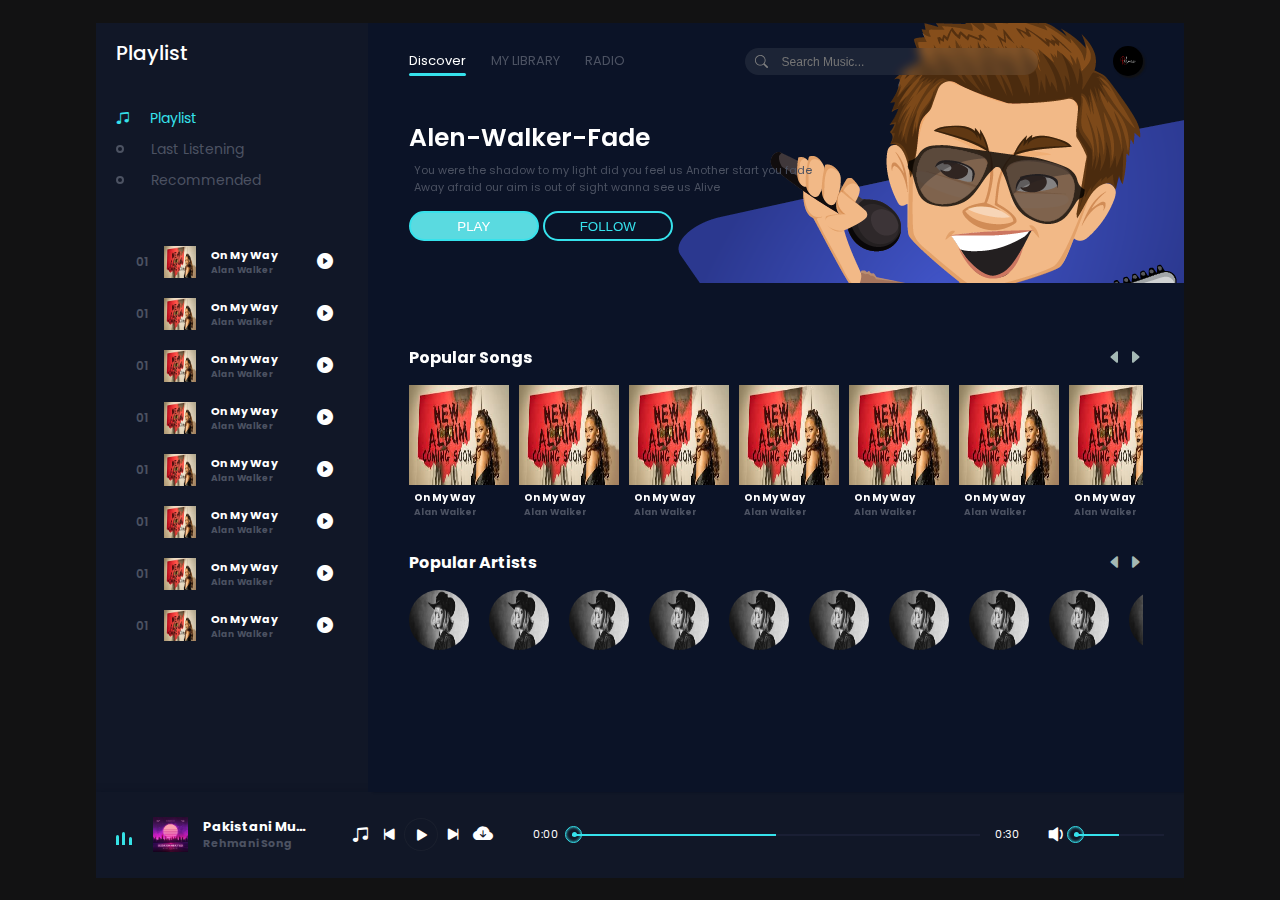
==== index.html @ 04d15bee "Add Project" ====
<!DOCTYPE html>
<html lang="en">
  <head>
    <meta charset="UTF-8" />
    <meta name="viewport" content="width=device-width, initial-scale=1.0" />
    <link rel="stylesheet" href="style.css" />
    <link
      rel="stylesheet"
      href="https://cdn.jsdelivr.net/npm/bootstrap-icons@1.10.5/font/bootstrap-icons.css"
    />
    <title>SPOTIFY CLONE</title>
  </head>
  <body>
    <header>
      <div class="menu_side">
        <h1>Playlist</h1>
        <div class="playlist">
          <h4 class="active">
            <span></span><i class="bi bi-music-note-beamed"></i>Playlist
          </h4>
          <h4>
            <span></span><i class="bi bi-music-note-beamed"></i>Last Listening
          </h4>
          <h4>
            <span></span><i class="bi bi-music-note-beamed"></i>Recommended
          </h4>
        </div>
        <div class="menu_song">
          <li class="songItem">
            <span>01</span>
            <img src="img/1.jpg" alt="1 image" />
            <h5>
              On My Way <br />
              <div class="subtitle">Alan Walker</div>
            </h5>
            <i class="bi playListPlay bi-play-circle-fill" id="1"></i>
          </li>

          <!-- Next Song -->
          <li class="songItem">
            <span>01</span>
            <img src="img/1.jpg" alt="1 image" />
            <h5>
              On My Way <br />
              <div class="subtitle">Alan Walker</div>
            </h5>
            <i class="bi playListPlay bi-play-circle-fill" id="1"></i>
          </li>


          <li class="songItem">
            <span>01</span>
            <img src="img/1.jpg" alt="1 image" />
            <h5>
              On My Way <br />
              <div class="subtitle">Alan Walker</div>
            </h5>
            <i class="bi playListPlay bi-play-circle-fill" id="1"></i>
          </li>


          <li class="songItem">
            <span>01</span>
            <img src="img/1.jpg" alt="1 image" />
            <h5>
              On My Way <br />
              <div class="subtitle">Alan Walker</div>
            </h5>
            <i class="bi playListPlay bi-play-circle-fill" id="1"></i>
          </li>


          <li class="songItem">
            <span>01</span>
            <img src="img/1.jpg" alt="1 image" />
            <h5>
              On My Way <br />
              <div class="subtitle">Alan Walker</div>
            </h5>
            <i class="bi playListPlay bi-play-circle-fill" id="1"></i>
          </li>


          <li class="songItem">
            <span>01</span>
            <img src="img/1.jpg" alt="1 image" />
            <h5>
              On My Way <br />
              <div class="subtitle">Alan Walker</div>
            </h5>
            <i class="bi playListPlay bi-play-circle-fill" id="1"></i>
          </li>

          <li class="songItem">
            <span>01</span>
            <img src="img/1.jpg" alt="1 image" />
            <h5>
              On My Way <br />
              <div class="subtitle">Alan Walker</div>
            </h5>
            <i class="bi playListPlay bi-play-circle-fill" id="1"></i>
          </li>

          <li class="songItem">
            <span>01</span>
            <img src="img/1.jpg" alt="1 image" />
            <h5>
              On My Way <br />
              <div class="subtitle">Alan Walker</div>
            </h5>
            <i class="bi playListPlay bi-play-circle-fill" id="1"></i>
          </li>

          <li class="songItem">
            <span>01</span>
            <img src="img/1.jpg" alt="1 image" />
            <h5>
              On My Way <br />
              <div class="subtitle">Alan Walker</div>
            </h5>
            <i class="bi playListPlay bi-play-circle-fill" id="1"></i>
          </li>

          <li class="songItem">
            <span>01</span>
            <img src="img/1.jpg" alt="1 image" />
            <h5>
              On My Way <br />
              <div class="subtitle">Alan Walker</div>
            </h5>
            <i class="bi playListPlay bi-play-circle-fill" id="1"></i>
          </li>


          <li class="songItem">
            <span>01</span>
            <img src="img/1.jpg" alt="1 image" />
            <h5>
              On My Way <br />
              <div class="subtitle">Alan Walker</div>
            </h5>
            <i class="bi playListPlay bi-play-circle-fill" id="1"></i>
          </li>


          <li class="songItem">
            <span>01</span>
            <img src="img/1.jpg" alt="1 image" />
            <h5>
              On My Way <br />
              <div class="subtitle">Alan Walker</div>
            </h5>
            <i class="bi playListPlay bi-play-circle-fill" id="1"></i>
          </li>

        </div>
      </div>
      
      
      
      <div class="song_side">
        <nav>
          <ul>
            <li>Discover <span></span></li>
            <li>MY LIBRARY</li>
            <li>RADIO</li>
          </ul>
          <div class="search">
            <i class="bi bi-search"></i>
            <input type="text" placeholder="Search Music..." />
          </div>
          <div class="user">
            <img src="img/29.jpg" alt="" />
          </div>
        </nav>
        <div class="content">
          <h1>Alen-Walker-Fade</h1>
          <p>
            You were the shadow to my light did you feel us Another start you
            fade <br />
            Away afraid our aim is out of sight wanna see us Alive
          </p>
          <div class="buttons">
            <button>PLAY</button>
            <button>FOLLOW</button>
          </div>
        </div>

        <div class="popular_song">
          <div class="h4">
            <h4>Popular Songs</h4>
            <div class="btn_s">
              <i class="bi bi-caret-left-fill" id="pop_song_left"></i>
              <i class="bi bi-caret-right-fill" id="pop_song_right"></i>
            </div>
          </div>
          <div class="pop_song">
            <li class="songItem">
              <div class="img_play">
                <img src="img/1.jpg" alt="1 image" />
                <i class="bi playListPlay bi-play-circle-fill" id="1"></i>
              </div>
              <h5>
                On My Way <br />
                <div class="subtitle">Alan Walker</div>
              </h5>
            </li>


            <li class="songItem">
                <div class="img_play">
                  <img src="img/1.jpg" alt="1 image" />
                  <i class="bi playListPlay bi-play-circle-fill" id="1"></i>
                </div>
                <h5>
                  On My Way <br />
                  <div class="subtitle">Alan Walker</div>
                </h5>
              </li>

              
              <li class="songItem">
                <div class="img_play">
                  <img src="img/1.jpg" alt="1 image" />
                  <i class="bi playListPlay bi-play-circle-fill" id="1"></i>
                </div>
                <h5>
                  On My Way <br />
                  <div class="subtitle">Alan Walker</div>
                </h5>
              </li>

              
              <li class="songItem">
                <div class="img_play">
                  <img src="img/1.jpg" alt="1 image" />
                  <i class="bi playListPlay bi-play-circle-fill" id="1"></i>
                </div>
                <h5>
                  On My Way <br />
                  <div class="subtitle">Alan Walker</div>
                </h5>
              </li>

              

              <li class="songItem">
                <div class="img_play">
                  <img src="img/1.jpg" alt="1 image" />
                  <i class="bi playListPlay bi-play-circle-fill" id="1"></i>
                </div>
                <h5>
                  On My Way <br />
                  <div class="subtitle">Alan Walker</div>
                </h5>
              </li>

              

              <li class="songItem">
                <div class="img_play">
                  <img src="img/1.jpg" alt="1 image" />
                  <i class="bi playListPlay bi-play-circle-fill" id="1"></i>
                </div>
                <h5>
                  On My Way <br />
                  <div class="subtitle">Alan Walker</div>
                </h5>
              </li>

              
              <li class="songItem">
                <div class="img_play">
                  <img src="img/1.jpg" alt="1 image" />
                  <i class="bi playListPlay bi-play-circle-fill" id="1"></i>
                </div>
                <h5>
                  On My Way <br />
                  <div class="subtitle">Alan Walker</div>
                </h5>
              </li>

              <li class="songItem">
                <div class="img_play">
                  <img src="img/1.jpg" alt="1 image" />
                  <i class="bi playListPlay bi-play-circle-fill" id="1"></i>
                </div>
                <h5>
                  On My Way <br />
                  <div class="subtitle">Alan Walker</div>
                </h5>
              </li>

              
              <li class="songItem">
                <div class="img_play">
                  <img src="img/1.jpg" alt="1 image" />
                  <i class="bi playListPlay bi-play-circle-fill" id="1"></i>
                </div>
                <h5>
                  On My Way <br />
                  <div class="subtitle">Alan Walker</div>
                </h5>
              </li>

              
              <li class="songItem">
                <div class="img_play">
                  <img src="img/1.jpg" alt="1 image" />
                  <i class="bi playListPlay bi-play-circle-fill" id="1"></i>
                </div>
                <h5>
                  On My Way <br />
                  <div class="subtitle">Alan Walker</div>
                </h5>
              </li>

              
              <li class="songItem">
                <div class="img_play">
                  <img src="img/1.jpg" alt="1 image" />
                  <i class="bi playListPlay bi-play-circle-fill" id="1"></i>
                </div>
                <h5>
                  On My Way <br />
                  <div class="subtitle">Alan Walker</div>
                </h5>
              </li>

              
              <li class="songItem">
                <div class="img_play">
                  <img src="img/1.jpg" alt="1 image" />
                  <i class="bi playListPlay bi-play-circle-fill" id="1"></i>
                </div>
                <h5>
                  On My Way <br />
                  <div class="subtitle">Alan Walker</div>
                </h5>
              </li>
  


          </div>
        </div>



        <div class="popular_artists">
            <div class="h4">
                <h4>Popular Artists</h4>
                <div class="btn_s">
                  <i class="bi bi-caret-left-fill" id="pop_art_left"></i>
                  <i class="bi bi-caret-right-fill" id="pop_art_right"></i>
                </div>
                </div>
                <div class="item Artists_bx">
                    <li>
                        <img src="img/10.jpg" alt="">
                    </li>

                    <li>
                        <img src="img/10.jpg" alt="">
                    </li>

                    <li>
                        <img src="img/10.jpg" alt="">
                    </li>

                    <li>
                        <img src="img/10.jpg" alt="">
                    </li>

                    <li>
                        <img src="img/10.jpg" alt="">
                    </li>

                    <li>
                        <img src="img/10.jpg" alt="">
                    </li>

                    <li>
                        <img src="img/10.jpg" alt="">
                    </li>

                    <li>
                        <img src="img/10.jpg" alt="">
                    </li>

                    <li>
                        <img src="img/10.jpg" alt="">
                    </li>

                    <li>
                        <img src="img/10.jpg" alt="">
                    </li>

                    <li>
                        <img src="img/10.jpg" alt="">
                    </li>

                    <li>
                        <img src="img/10.jpg" alt="">
                    </li>


                    <li>
                        <img src="img/10.jpg" alt="">
                    </li>


                    <li>
                        <img src="img/10.jpg" alt="">
                    </li>

                    <li>
                        <img src="img/10.jpg" alt="">
                    </li>

                    <li>
                        <img src="img/10.jpg" alt="">
                    </li>

                    <li>
                        <img src="img/10.jpg" alt="">
                    </li>

                    <li>
                        <img src="img/10.jpg" alt="">
                    </li>




                </div>
        </div>
      </div>

      <div class="master_play">
        <div class="wave">
          <div class="wave1"></div>
          <div class="wave1"></div>
          <div class="wave1"></div>
        </div>
        <img src="img/17.jpg" alt="" id="poster_master_play" />
        <h5 id="title">
          Pakistani Munda
          <div class="subtitle">Rehmani Song</div>
        </h5>
        <div class="icon">
          <i class="bi shuffle bi-music-note-beamed">next</i>
          <i class="bi bi-skip-start-fill"></i>
          <i class="bi bi-play-fill"></i>
          <i class="bi bi-skip-end-fill"></i>
          <i class="bi bi-cloud-arrow-down-fill" id="download_music"></i>
        </div>
        <span id="currentStart">0:00</span>
        <div class="bar">
          <input type="range" id="seek" min="0" max="100" />
          <div class="bar2" id="bar2"></div>
          <div class="dot"></div>
        </div>
        <span id="currentEnd">0:30</span>
        <div class="vol">
          <i class="bi bi-volume-down-fill" id="val_icon"></i>
          <input type="range" min="0" max="100" id="vol" />
          <div class="vol_bar"></div>
          <div class="dot" id="vol_dot"></div>
        </div>
      </div>
    </header>
    <script src="app.js"></script>
  </body>
</html>
---- style.css ----
/** Google Font 'Poppins' */

@import url('https://fonts.googleapis.com/css2?family=Poppins:ital,wght@0,100;0,200;0,300;0,400;0,500;0,600;0,700;0,800;0,900;1,100;1,200;1,300;1,400;1,500;1,600;1,700;1,800;1,900&display=swap');


* {
    padding: 0;
    margin: 0;
    box-sizing: border-box;
}

body {
    font-family: "Poppins", sans-serif;
    width: 100%;
    height: 100vh;
    background: #121213;
    display: grid;
    place-items: center;
}

header {
    position: relative;
    width: 85%;
    height: 95%;
    /* border: 1px solid #fff; */
    display: flex;
    flex-wrap: wrap;
    overflow: hidden;
}

header .menu_side,
.song_side {
    width: 25%;
    height: 90%;
    /* border: 1px solid #fff; */
    background: #111727;
    box-shadow: 5px 0px 2px #090f1f;
    color: #fff;
}

header .song_side {
    width: 75%;
    background: #0b1327;
}

header .master_play {
    width: 100%;
    height: 10%;
    /* border: 1px solid #fff; */
    background: #111727;
    box-shadow: 0px 3px 8px #090f1f;
}

header .menu_side h1 {
    font-size: 20px;
    margin: 15px 0px 0px 20px;
    font-weight: 500;
}

header .menu_side .playlist {
    margin: 40px 0px 0px 20px;
}

header .menu_side .playlist h4 {
    font-size: 14px;
    font-weight: 400;
    padding-bottom: 10px;
    color: #4c5262;
    cursor: pointer;
    display: flex;
    align-items: center;
    transition: .3s linear;
}


header .menu_side .playlist h4:hover {
    color: #fff;
}

header .menu_side .playlist h4 span {
    position: relative;
    margin-right: 35px;
}

header .menu_side .playlist h4 span::before {
    content: '';
    position: absolute;
    width: 4px;
    height: 4px;
    border: 2px solid #4c5262;
    border-radius: 50%;
    top: -4px;
    transition: .3s linear;
}

header .menu_side .playlist h4:hover span::before {
    border: 2px solid #fff;
}


header .menu_side .playlist h4 .bi {
    display: none;
}

header .menu_side .playlist .active {
    color: #36e2ec;
}

header .menu_side .playlist .active span {
    display: none;
}

header .menu_side .playlist .active .bi {
    display: flex;
    margin-right: 20px;
}

header .menu_side .menu_song {
    width: 100%;
    height: 420px;
    /* border: 1px solid #fff; */
    margin-top: 20px;
    padding: 20px;
    overflow: auto;
}

header .menu_side .menu_song::-webkit-scrollbar {
    display: none;
}


header .menu_side .menu_song li {
    list-style-type: none;
    position: relative;
    padding: 5px 0px 5px 20px;
    display: flex;
    align-items: center;
    margin-bottom: 10px;
    cursor: pointer;
    transition: .3s linear;
}

header .menu_side .menu_song li:hover {
    background: rgb(105, 105, 105, .1);
}

header .menu_side .menu_song li span {
    font-size: 12px;
    font-weight: 600;
    color: #4c5262;
}

header .menu_side .menu_song li img {
    width: 32px;
    height: 32px;
    margin-left: 15px;
}

header .menu_side .menu_song li h5 {
    font-size: 11px;
    margin-left: 15px;
    width: 120px;
    /* border: 1px solid #fff; */
    overflow: hidden;
    text-overflow: ellipsis;
    white-space: nowrap;
}

header .menu_side .menu_song li .subtitle {
    font-size: 9px;
    color: #4c5262;
}

header .menu_side .menu_song li .bi {
    position: absolute;
    right: 15px;
}

header .master_play {
    display: flex;
    align-items: center;
    padding: 0px 20px;
}

header .master_play .wave {
    width: 30px;
    height: 30px;
    /* border: 1px solid #fff; */
    padding-bottom: 5px;
    display: flex;
    align-items: flex-end;
    margin-right: 10px;
}

header .master_play .wave .wave1 {
    width: 3px;
    height: 10px;
    background: #36e2e6;
    margin-right: 3px;
    border-radius: 10px 10px 0px 0px;
    /* animation: wave .3s linear infinite; */
}

header .master_play .wave .wave1:nth-child(2) {
    height: 13px;
    margin-right: 3.5px;
    animation-delay: .4s;
}

header .master_play .wave .wave1:nth-child(3) {
    height: 8px;
    animation-delay: .8s;
}


/* javaScript Classes */
header .master_play .active1 .wave1 {
    animation: wave .5s linear infinite;
}

header .master_play .active1 .wave1:nth-child(2) {
    animation-delay: .4s;
}

header .master_play .active1 .wave1:nth-child(3) {
    animation-delay: .8s;
}




@keyframes wave {
    0% {
        height: 10px;
    }

    50% {
        height: 15px;
    }

    100% {
        height: 10px;
    }

}


header .master_play img {
    width: 35px;
    height: 35px;
}


header .master_play h5 {
    width: 120px;
    /* border: 1px solid #fff; */
    margin-left: 15px;
    color: #fff;
    line-height: 17px;
    overflow: hidden;
    text-overflow: ellipsis;
    white-space: nowrap;
    font-size: 13px;
}

header .master_play h5 .subtitle {
    font-size: 11px;
    color: #4c5262;
    width: 100%;
    overflow: hidden;
    text-overflow: ellipsis;
    white-space: nowrap;
}


header .master_play .icon {
    font-size: 20px;
    color: #fff;
    margin: 0px 20px 0px 40px;
    outline: none;
    display: flex;
    align-items: center;

}


header .master_play .icon .bi {
    cursor: pointer;
    outline: none;
}

header .master_play .icon .shuffle {
    font-size: 17px;
    margin-right: 10px;
    width: 17.5px;
    overflow: hidden;
    display: flex;
    align-items: center;
}

header .master_play .icon #download_music {
    font-size: 20px;
    margin-left: 10px;
}

header .master_play .icon .bi:nth-child(3) {
    border: 1px solid rgb(105, 105, 105, .1);
    border-radius: 50%;
    padding: 1px 5px 0px 7px;
    margin: 0px 5px;
}

header .master_play span {
    color: #fff;
    width: 32px;
    /* border: 1px solid #fff; */
    font-size: 11px;
    font-weight: 400;
}

header .master_play #currentStart {
    margin: 0px 0px 0px 20px;
}

header .master_play .bar {
    position: relative;
    width: 43%;
    height: 2px;
    background: rgb(105, 105, 170, .1);
    margin: 0px 15px 0px 10px;
}

header .master_play .bar .bar2 {
    position: absolute;
    background: #36e2ec;
    width: 50%;
    height: 100%;
    top: 0;
    transition: 1s linear;
}

header .master_play .bar .dot {
    position: absolute;
    width: 5px;
    height: 5px;
    background: #36e2ec;
    border-radius: 50%;
    left: 0%;
    top: -1.5px;
    transition: 1s linear;
}

header .master_play .bar .dot::before {
    content: '';
    position: absolute;
    width: 15px;
    height: 15px;
    border: 1px solid #36e2ec;
    border-radius: 50%;
    left: -7px;
    top: -5.8px;
    box-shadow: inset 0px 0px 3px #36e2ec;
}

header .master_play .bar input {
    position: absolute;
    width: 100%;
    top: -7px;
    left: 0;
    cursor: pointer;
    z-index: 999999999999999999999999999999999999999999999999999;
    /* transition: 3s linear; */
    opacity: 0;
}

header .master_play .vol {
    position: relative;
    width: 100px;
    height: 2px;
    background: rgb(105, 105, 170, .1);
    margin-left: 50px;
}

header .master_play .vol .bi {
    position: absolute;
    color: #fff;
    font-size: 25px;
    top: -17px;
    left: -30px;
}

header .master_play .vol input {
    position: absolute;
    width: 100%;
    top: -8px;
    left: 0;
    cursor: pointer;
    z-index: 999999999999999999999999999999999;
    opacity: 0;
}

header .master_play .vol .vol_bar {
    position: absolute;
    background: #36e2ec;
    width: 50%;
    height: 100%;
    top: 0;
    transition: 1s linear;
}

header .master_play .vol .dot {
    position: absolute;
    width: 5px;
    height: 5px;
    background: #36e2ec;
    border-radius: 50%;
    left: 0%;
    top: -1.5px;
    transition: 1s linear;
}

header .master_play .vol .dot::before {
    content: '';
    position: absolute;
    width: 15px;
    height: 15px;
    border: 1px solid #36e2ec;
    border-radius: 50%;
    left: -7px;
    top: -5.8px;
    box-shadow: inset 0px 0px 3px #36e2ec;
}

header .song_side {
    z-index: 2;
}

header .song_side::before {
    content: '';
    position: absolute;
    width: 100%;
    height: 300px;
    background: url('bg.png');
    background-repeat: no-repeat;
    margin-left: 300px;
    margin-top: -40px;
    z-index: -1;
}

header .song_side nav {
    width: 90%;
    height: 10%;
    /* border: 1px solid #fff; */
    margin: auto;
    display: flex;
    align-items: center;
    justify-content: space-between;
}

header .song_side nav ul {
    display: flex;
}

header .song_side nav ul li {
    list-style: none;
    position: relative;
    font-size: 13px;
    color: #4c5262;
    margin-right: 25px;
    cursor: pointer;
    transition: .3s linear;
}

header .song_side nav ul li:hover {
    color: #fff;
}

header .song_side nav ul li:nth-child(1) {
    color: #fff;
}

header .song_side nav ul li span {
    position: absolute;
    width: 100%;
    height: 2.5px;
    background: #36e2ec;
    bottom: -5px;
    left: 0;
    border-radius: 20px;
}

header .song_side nav .search {
    position: relative;
    width: 40%;
    padding: 1px 10px;
    border-radius: 20px;
    /* border: 1px solid #fff; */
    color: grey;
}

header .song_side nav .search::before {
    content: '';
    position: absolute;
    width: 100%;
    height: 100%;
    background: rgb(184, 184, 184, .1);
    border-radius: 20px;
    backdrop-filter: blur(5px);
    z-index: -1;
}

header .song_side nav .search .bi {
    font-size: 13px;
    padding: 3px 0px 0px 10px;
}

header .song_side nav .search input {
    background: none;
    border: none;
    outline: none;
    padding: 0px 10px;
    color: #fff;
    font-size: 12px;
}

header .song_side nav .user {
    position: relative;
    width: 30px;
    height: 30px;
    /* border: 1px solid #fff; */
    border-radius: 50%;
}

header .song_side nav img {
    width: 100%;
    height: 100%;
    border-radius: 50%;
    box-shadow: 2px 2px 2px #121213;
}

header .song_side .content {
    width: 90%;
    height: 30%;
    /* border: 1px solid #fff; */
    margin: auto;
    padding-top: 20px;
    /* color: #fff; */
}

header .song_side .content h1 {
    font-size: 25px;
    font-weight: 600;
}

header .song_side .content p {
    font-size: 11px;
    font-weight: 400;
    color: #4c5262;
    margin: 5px;
}

header .song_side .content .buttons {
    margin-top: 15px;
}

header .song_side .content .buttons button {
    width: 130px;
    height: 30px;
    border: 2px solid #36e2ec;
    outline: none;
    border-radius: 20px;
    background: #5adae0;
    color: #fff;
    cursor: pointer;
    transition: .3s linear;
}

header .song_side .content .buttons button:hover {
    background: none;
    color: #36e2ec;
}

header .song_side .content .buttons button:nth-child(2) {
    background: none;
    color: #36e2ec;
}

header .song_side .content .buttons button:nth-child(2):hover {
    background: #36e2ec;
    color: #fff;
}


header .song_side .popular_song {
    width: 90%;
    height: auto;
    margin: auto;
    margin-top: 15px;
    /* border: 1px solid #fff; */
}

header .song_side .popular_song .h4 {
    display: flex;
    align-items: center;
    justify-content: space-between;
}

header .song_side .popular_song .h4 .bi {
    color: #a4b8b4;
    cursor: pointer;
    transition: .3s linear;
}

header .song_side .popular_song .h4 .bi:hover {
    color: #fff;
}

header .song_side .popular_song .pop_song {
    width: 100%;
    height: 150px;
    margin-top: 15px;
    display: flex;
    /* border: 1px solid #fff; */
    overflow: auto;
    scroll-behavior: smooth;
}

header .song_side .popular_song .pop_song::-webkit-scrollbar {
    display: none;
}

header .song_side .popular_song .pop_song li {
    min-width: 100px;
    height: 140px;
    list-style-type: none;
    margin-right: 10px;
    transition: .3s linear;
}

header .song_side .popular_song .pop_song li:hover {
    background: rgb(105, 105, 170, .1);
}

header .song_side .popular_song .pop_song li .img_play {
    position: relative;
    width: 100px;
    height: 100px;
    display: flex;
    align-items: center;
    justify-content: center;
}

header .song_side .popular_song .pop_song li .img_play img {
    width: 100%;
    height: 100%;
}

header .song_side .popular_song .pop_song li .img_play .bi {
    position: absolute;
    font-size: 20px;
    cursor: pointer;
    transition: .3s linear;
    opacity: 0;
}

header .song_side .popular_song .pop_song li:hover .img_play .bi {
    opacity: 1;
}

header .song_side .popular_song .pop_song li h5 {
    padding: 5px 0px 0px 5px;
    line-height: 15px;
    font-size: 10px;
    width: 100px;
    overflow: hidden;
    white-space: nowrap;
    text-overflow: ellipsis;
}

header .song_side .popular_song .pop_song li h5 .subtitle {
    font-size: 9px;
    overflow: hidden;
    white-space: nowrap;
    text-overflow: ellipsis;
    color: #4c5262;
}


header .song_side .popular_artists {
    width: 90%;
    height: auto;
    /* border: 1px solid #fff; */
    margin: auto;
    margin-top: 15px;
}


header .song_side .popular_artists .h4 {
    display: flex;
    align-items: center;
    justify-content: space-between;
}

header .song_side .popular_artists .h4 .bi {
    color: #a4b8b4;
    cursor: pointer;
    transition: .3s linear;
}

header .song_side .popular_artists .h4 .bi:hover {
    color: #fff;
}

header .song_side .popular_artists .item {
    width: 100%;
    height: auto;
    margin-top: 15px;
    display: flex;
    overflow: auto;
    scroll-behavior: smooth;
}
header .song_side .popular_artists .item::-webkit-scrollbar {
    display: none;
}



header .song_side .popular_artists .item li{
  list-style-type: none;
  position: relative;
  min-width: 60px;
  height: 60px;
  border-radius: 50%;
  margin-right: 20px;
  cursor: pointer;
}

header .song_side .popular_artists .item li img{
    width: 100%;
    height: 100%;
    border-radius: 50%;
}
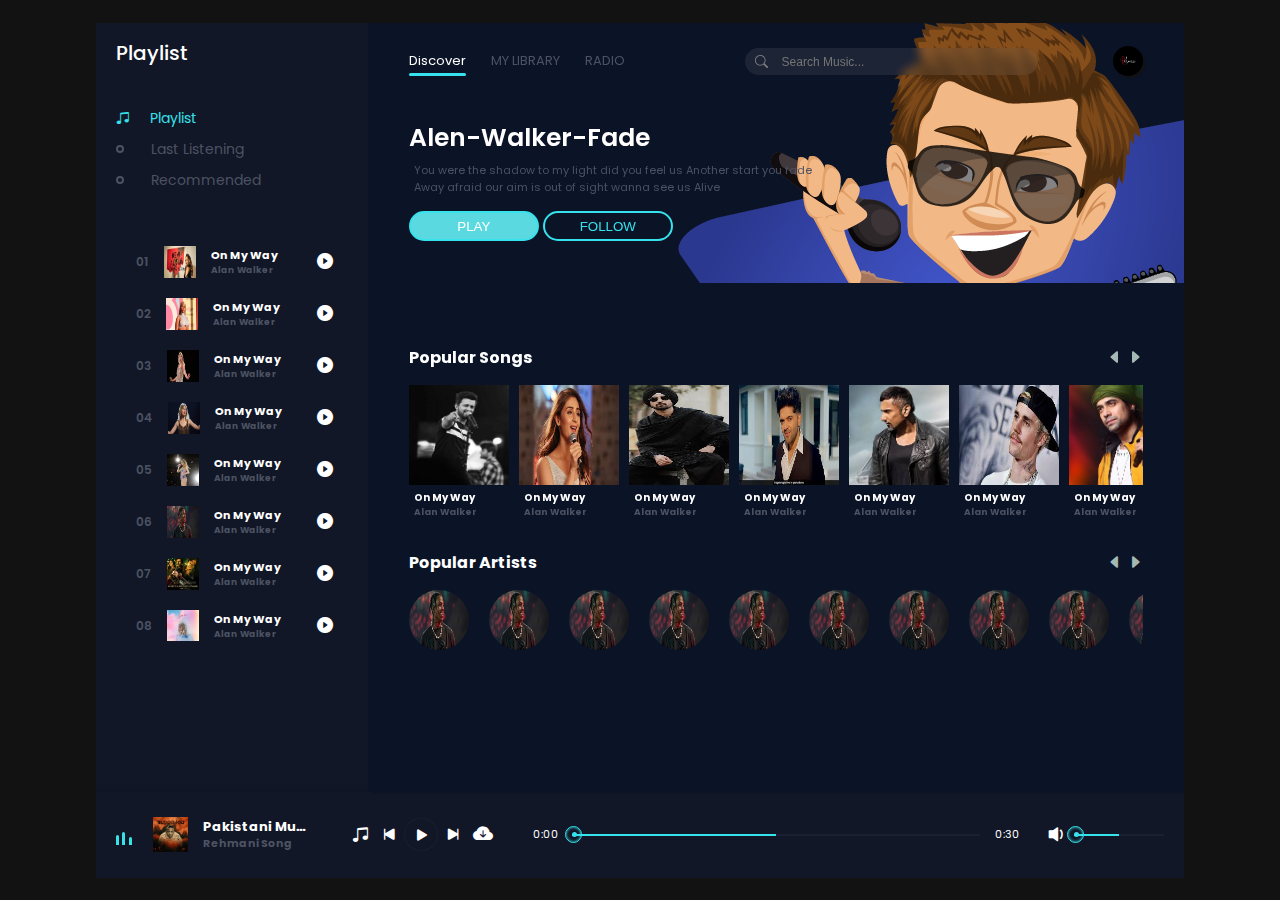
==== commit 42c68c4e: "Add More Functionalities" ====
--- a/index.html
+++ b/index.html
@@ -38,126 +38,197 @@
 
           <!-- Next Song -->
           <li class="songItem">
-            <span>01</span>
-            <img src="img/1.jpg" alt="1 image" />
-            <h5>
-              On My Way <br />
-              <div class="subtitle">Alan Walker</div>
-            </h5>
-            <i class="bi playListPlay bi-play-circle-fill" id="1"></i>
-          </li>
-
-
-          <li class="songItem">
-            <span>01</span>
-            <img src="img/1.jpg" alt="1 image" />
-            <h5>
-              On My Way <br />
-              <div class="subtitle">Alan Walker</div>
-            </h5>
-            <i class="bi playListPlay bi-play-circle-fill" id="1"></i>
-          </li>
-
-
-          <li class="songItem">
-            <span>01</span>
-            <img src="img/1.jpg" alt="1 image" />
-            <h5>
-              On My Way <br />
-              <div class="subtitle">Alan Walker</div>
-            </h5>
-            <i class="bi playListPlay bi-play-circle-fill" id="1"></i>
-          </li>
-
-
-          <li class="songItem">
-            <span>01</span>
-            <img src="img/1.jpg" alt="1 image" />
-            <h5>
-              On My Way <br />
-              <div class="subtitle">Alan Walker</div>
-            </h5>
-            <i class="bi playListPlay bi-play-circle-fill" id="1"></i>
-          </li>
-
-
-          <li class="songItem">
-            <span>01</span>
-            <img src="img/1.jpg" alt="1 image" />
-            <h5>
-              On My Way <br />
-              <div class="subtitle">Alan Walker</div>
-            </h5>
-            <i class="bi playListPlay bi-play-circle-fill" id="1"></i>
-          </li>
-
-          <li class="songItem">
-            <span>01</span>
-            <img src="img/1.jpg" alt="1 image" />
-            <h5>
-              On My Way <br />
-              <div class="subtitle">Alan Walker</div>
-            </h5>
-            <i class="bi playListPlay bi-play-circle-fill" id="1"></i>
-          </li>
-
-          <li class="songItem">
-            <span>01</span>
-            <img src="img/1.jpg" alt="1 image" />
-            <h5>
-              On My Way <br />
-              <div class="subtitle">Alan Walker</div>
-            </h5>
-            <i class="bi playListPlay bi-play-circle-fill" id="1"></i>
-          </li>
-
-          <li class="songItem">
-            <span>01</span>
-            <img src="img/1.jpg" alt="1 image" />
-            <h5>
-              On My Way <br />
-              <div class="subtitle">Alan Walker</div>
-            </h5>
-            <i class="bi playListPlay bi-play-circle-fill" id="1"></i>
-          </li>
-
-          <li class="songItem">
-            <span>01</span>
-            <img src="img/1.jpg" alt="1 image" />
-            <h5>
-              On My Way <br />
-              <div class="subtitle">Alan Walker</div>
-            </h5>
-            <i class="bi playListPlay bi-play-circle-fill" id="1"></i>
-          </li>
-
-
-          <li class="songItem">
-            <span>01</span>
-            <img src="img/1.jpg" alt="1 image" />
-            <h5>
-              On My Way <br />
-              <div class="subtitle">Alan Walker</div>
-            </h5>
-            <i class="bi playListPlay bi-play-circle-fill" id="1"></i>
-          </li>
-
-
-          <li class="songItem">
-            <span>01</span>
-            <img src="img/1.jpg" alt="1 image" />
-            <h5>
-              On My Way <br />
-              <div class="subtitle">Alan Walker</div>
-            </h5>
-            <i class="bi playListPlay bi-play-circle-fill" id="1"></i>
-          </li>
-
+            <span>02</span>
+            <img src="img/1.jpg" alt="2 image" />
+            <h5>
+              On My Way <br />
+              <div class="subtitle">Alan Walker</div>
+            </h5>
+            <i class="bi playListPlay bi-play-circle-fill" id="2"></i>
+          </li>
+
+          <li class="songItem">
+            <span>03</span>
+            <img src="img/1.jpg" alt="3 image" />
+            <h5>
+              On My Way <br />
+              <div class="subtitle">Alan Walker</div>
+            </h5>
+            <i class="bi playListPlay bi-play-circle-fill" id="3"></i>
+          </li>
+
+          <li class="songItem">
+            <span>04</span>
+            <img src="img/1.jpg" alt="4 image" />
+            <h5>
+              On My Way <br />
+              <div class="subtitle">Alan Walker</div>
+            </h5>
+            <i class="bi playListPlay bi-play-circle-fill" id="4"></i>
+          </li>
+
+          <li class="songItem">
+            <span>05</span>
+            <img src="img/1.jpg" alt="5 image" />
+            <h5>
+              On My Way <br />
+              <div class="subtitle">Alan Walker</div>
+            </h5>
+            <i class="bi playListPlay bi-play-circle-fill" id="5"></i>
+          </li>
+
+          <li class="songItem">
+            <span>06</span>
+            <img src="img/1.jpg" alt="6 image" />
+            <h5>
+              On My Way <br />
+              <div class="subtitle">Alan Walker</div>
+            </h5>
+            <i class="bi playListPlay bi-play-circle-fill" id="6"></i>
+          </li>
+
+          <li class="songItem">
+            <span>07</span>
+            <img src="img/1.jpg" alt="7 image" />
+            <h5>
+              On My Way <br />
+              <div class="subtitle">Alan Walker</div>
+            </h5>
+            <i class="bi playListPlay bi-play-circle-fill" id="7"></i>
+          </li>
+
+          <li class="songItem">
+            <span>08</span>
+            <img src="img/1.jpg" alt="8 image" />
+            <h5>
+              On My Way <br />
+              <div class="subtitle">Alan Walker</div>
+            </h5>
+            <i class="bi playListPlay bi-play-circle-fill" id="8"></i>
+          </li>
+
+          <li class="songItem">
+            <span>09</span>
+            <img src="img/1.jpg" alt="9 image" />
+            <h5>
+              On My Way <br />
+              <div class="subtitle">Alan Walker</div>
+            </h5>
+            <i class="bi playListPlay bi-play-circle-fill" id="9"></i>
+          </li>
+
+          <li class="songItem">
+            <span>10</span>
+            <img src="img/1.jpg" alt="10 image" />
+            <h5>
+              On My Way <br />
+              <div class="subtitle">Alan Walker</div>
+            </h5>
+            <i class="bi playListPlay bi-play-circle-fill" id="10"></i>
+          </li>
+
+          <li class="songItem">
+            <span>11</span>
+            <img src="img/1.jpg" alt="11 image" />
+            <h5>
+              On My Way <br />
+              <div class="subtitle">Alan Walker</div>
+            </h5>
+            <i class="bi playListPlay bi-play-circle-fill" id="11"></i>
+          </li>
+
+          <li class="songItem">
+            <span>12</span>
+            <img src="img/1.jpg" alt="12 image" />
+            <h5>
+              On My Way <br />
+              <div class="subtitle">Alan Walker</div>
+            </h5>
+            <i class="bi playListPlay bi-play-circle-fill" id="12"></i>
+          </li>
+
+          <li class="songItem">
+            <span>13</span>
+            <img src="img/13.jpg" alt="12 image" />
+            <h5>
+              On My Way <br />
+              <div class="subtitle">Alan Walker</div>
+            </h5>
+            <i class="bi playListPlay bi-play-circle-fill" id="13"></i>
+          </li>
+
+          <li class="songItem">
+            <span>14</span>
+            <img src="img/1.jpg" alt="14 image" />
+            <h5>
+              On My Way <br />
+              <div class="subtitle">Alan Walker</div>
+            </h5>
+            <i class="bi playListPlay bi-play-circle-fill" id="14"></i>
+          </li>
+
+          <li class="songItem">
+            <span>15</span>
+            <img src="img/1.jpg" alt="15 image" />
+            <h5>
+              On My Way <br />
+              <div class="subtitle">Alan Walker</div>
+            </h5>
+            <i class="bi playListPlay bi-play-circle-fill" id="15"></i>
+          </li>
+
+          <li class="songItem">
+            <span>16</span>
+            <img src="img/1.jpg" alt="16 image" />
+            <h5>
+              On My Way <br />
+              <div class="subtitle">Alan Walker</div>
+            </h5>
+            <i class="bi playListPlay bi-play-circle-fill" id="16"></i>
+          </li>
+
+          <li class="songItem">
+            <span>17</span>
+            <img src="img/1.jpg" alt="17 image" />
+            <h5>
+              On My Way <br />
+              <div class="subtitle">Alan Walker</div>
+            </h5>
+            <i class="bi playListPlay bi-play-circle-fill" id="17"></i>
+          </li>
+
+          <li class="songItem">
+            <span>18</span>
+            <img src="img/1.jpg" alt="18 image" />
+            <h5>
+              On My Way <br />
+              <div class="subtitle">Alan Walker</div>
+            </h5>
+            <i class="bi playListPlay bi-play-circle-fill" id="18"></i>
+          </li>
+
+          <li class="songItem">
+            <span>19</span>
+            <img src="img/1.jpg" alt="19 image" />
+            <h5>
+              On My Way <br />
+              <div class="subtitle">Alan Walker</div>
+            </h5>
+            <i class="bi playListPlay bi-play-circle-fill" id="19"></i>
+          </li>
+
+          <li class="songItem">
+            <span>20</span>
+            <img src="img/1.jpg" alt="20 image" />
+            <h5>
+              On My Way <br />
+              <div class="subtitle">Alan Walker</div>
+            </h5>
+            <i class="bi playListPlay bi-play-circle-fill" id="20"></i>
+          </li>
         </div>
       </div>
-      
-      
-      
+
       <div class="song_side">
         <nav>
           <ul>
@@ -197,252 +268,207 @@
           <div class="pop_song">
             <li class="songItem">
               <div class="img_play">
-                <img src="img/1.jpg" alt="1 image" />
-                <i class="bi playListPlay bi-play-circle-fill" id="1"></i>
-              </div>
-              <h5>
-                On My Way <br />
-                <div class="subtitle">Alan Walker</div>
-              </h5>
-            </li>
-
-
-            <li class="songItem">
-                <div class="img_play">
-                  <img src="img/1.jpg" alt="1 image" />
-                  <i class="bi playListPlay bi-play-circle-fill" id="1"></i>
-                </div>
-                <h5>
-                  On My Way <br />
-                  <div class="subtitle">Alan Walker</div>
-                </h5>
-              </li>
-
-              
-              <li class="songItem">
-                <div class="img_play">
-                  <img src="img/1.jpg" alt="1 image" />
-                  <i class="bi playListPlay bi-play-circle-fill" id="1"></i>
-                </div>
-                <h5>
-                  On My Way <br />
-                  <div class="subtitle">Alan Walker</div>
-                </h5>
-              </li>
-
-              
-              <li class="songItem">
-                <div class="img_play">
-                  <img src="img/1.jpg" alt="1 image" />
-                  <i class="bi playListPlay bi-play-circle-fill" id="1"></i>
-                </div>
-                <h5>
-                  On My Way <br />
-                  <div class="subtitle">Alan Walker</div>
-                </h5>
-              </li>
-
-              
-
-              <li class="songItem">
-                <div class="img_play">
-                  <img src="img/1.jpg" alt="1 image" />
-                  <i class="bi playListPlay bi-play-circle-fill" id="1"></i>
-                </div>
-                <h5>
-                  On My Way <br />
-                  <div class="subtitle">Alan Walker</div>
-                </h5>
-              </li>
-
-              
-
-              <li class="songItem">
-                <div class="img_play">
-                  <img src="img/1.jpg" alt="1 image" />
-                  <i class="bi playListPlay bi-play-circle-fill" id="1"></i>
-                </div>
-                <h5>
-                  On My Way <br />
-                  <div class="subtitle">Alan Walker</div>
-                </h5>
-              </li>
-
-              
-              <li class="songItem">
-                <div class="img_play">
-                  <img src="img/1.jpg" alt="1 image" />
-                  <i class="bi playListPlay bi-play-circle-fill" id="1"></i>
-                </div>
-                <h5>
-                  On My Way <br />
-                  <div class="subtitle">Alan Walker</div>
-                </h5>
-              </li>
-
-              <li class="songItem">
-                <div class="img_play">
-                  <img src="img/1.jpg" alt="1 image" />
-                  <i class="bi playListPlay bi-play-circle-fill" id="1"></i>
-                </div>
-                <h5>
-                  On My Way <br />
-                  <div class="subtitle">Alan Walker</div>
-                </h5>
-              </li>
-
-              
-              <li class="songItem">
-                <div class="img_play">
-                  <img src="img/1.jpg" alt="1 image" />
-                  <i class="bi playListPlay bi-play-circle-fill" id="1"></i>
-                </div>
-                <h5>
-                  On My Way <br />
-                  <div class="subtitle">Alan Walker</div>
-                </h5>
-              </li>
-
-              
-              <li class="songItem">
-                <div class="img_play">
-                  <img src="img/1.jpg" alt="1 image" />
-                  <i class="bi playListPlay bi-play-circle-fill" id="1"></i>
-                </div>
-                <h5>
-                  On My Way <br />
-                  <div class="subtitle">Alan Walker</div>
-                </h5>
-              </li>
-
-              
-              <li class="songItem">
-                <div class="img_play">
-                  <img src="img/1.jpg" alt="1 image" />
-                  <i class="bi playListPlay bi-play-circle-fill" id="1"></i>
-                </div>
-                <h5>
-                  On My Way <br />
-                  <div class="subtitle">Alan Walker</div>
-                </h5>
-              </li>
-
-              
-              <li class="songItem">
-                <div class="img_play">
-                  <img src="img/1.jpg" alt="1 image" />
-                  <i class="bi playListPlay bi-play-circle-fill" id="1"></i>
-                </div>
-                <h5>
-                  On My Way <br />
-                  <div class="subtitle">Alan Walker</div>
-                </h5>
-              </li>
-  
-
-
-          </div>
-        </div>
-
-
+                <img src="img/1.jpg" alt="21 image" />
+                <i class="bi playListPlay bi-play-circle-fill" id="21"></i>
+              </div>
+              <h5>
+                On My Way <br />
+                <div class="subtitle">Alan Walker</div>
+              </h5>
+            </li>
+
+            <li class="songItem">
+              <div class="img_play">
+                <img src="img/1.jpg" alt="22 image" />
+                <i class="bi playListPlay bi-play-circle-fill" id="22"></i>
+              </div>
+              <h5>
+                On My Way <br />
+                <div class="subtitle">Alan Walker</div>
+              </h5>
+            </li>
+
+            <li class="songItem">
+              <div class="img_play">
+                <img src="img/1.jpg" alt="23 image" />
+                <i class="bi playListPlay bi-play-circle-fill" id="23"></i>
+              </div>
+              <h5>
+                On My Way <br />
+                <div class="subtitle">Alan Walker</div>
+              </h5>
+            </li>
+
+            <li class="songItem">
+              <div class="img_play">
+                <img src="img/1.jpg" alt="24 image" />
+                <i class="bi playListPlay bi-play-circle-fill" id="24"></i>
+              </div>
+              <h5>
+                On My Way <br />
+                <div class="subtitle">Alan Walker</div>
+              </h5>
+            </li>
+
+            <li class="songItem">
+              <div class="img_play">
+                <img src="img/1.jpg" alt="25 image" />
+                <i class="bi playListPlay bi-play-circle-fill" id="25"></i>
+              </div>
+              <h5>
+                On My Way <br />
+                <div class="subtitle">Alan Walker</div>
+              </h5>
+            </li>
+
+            <li class="songItem">
+              <div class="img_play">
+                <img src="img/1.jpg" alt="26 image" />
+                <i class="bi playListPlay bi-play-circle-fill" id="26"></i>
+              </div>
+              <h5>
+                On My Way <br />
+                <div class="subtitle">Alan Walker</div>
+              </h5>
+            </li>
+
+            <li class="songItem">
+              <div class="img_play">
+                <img src="img/1.jpg" alt="27 image" />
+                <i class="bi playListPlay bi-play-circle-fill" id="27"></i>
+              </div>
+              <h5>
+                On My Way <br />
+                <div class="subtitle">Alan Walker</div>
+              </h5>
+            </li>
+
+            <li class="songItem">
+              <div class="img_play">
+                <img src="img/1.jpg" alt="28 image" />
+                <i class="bi playListPlay bi-play-circle-fill" id="28"></i>
+              </div>
+              <h5>
+                On My Way <br />
+                <div class="subtitle">Alan Walker</div>
+              </h5>
+            </li>
+
+            <li class="songItem">
+              <div class="img_play">
+                <img src="img/1.jpg" alt="29 image" />
+                <i class="bi playListPlay bi-play-circle-fill" id="29"></i>
+              </div>
+              <h5>
+                On My Way <br />
+                <div class="subtitle">Alan Walker</div>
+              </h5>
+            </li>
+
+            <li class="songItem">
+              <div class="img_play">
+                <img src="img/1.jpg" alt="30 image" />
+                <i class="bi playListPlay bi-play-circle-fill" id="30"></i>
+              </div>
+              <h5>
+                On My Way <br />
+                <div class="subtitle">Alan Walker</div>
+              </h5>
+            </li>
+          </div>
+        </div>
 
         <div class="popular_artists">
-            <div class="h4">
-                <h4>Popular Artists</h4>
-                <div class="btn_s">
-                  <i class="bi bi-caret-left-fill" id="pop_art_left"></i>
-                  <i class="bi bi-caret-right-fill" id="pop_art_right"></i>
-                </div>
-                </div>
-                <div class="item Artists_bx">
-                    <li>
-                        <img src="img/10.jpg" alt="">
-                    </li>
-
-                    <li>
-                        <img src="img/10.jpg" alt="">
-                    </li>
-
-                    <li>
-                        <img src="img/10.jpg" alt="">
-                    </li>
-
-                    <li>
-                        <img src="img/10.jpg" alt="">
-                    </li>
-
-                    <li>
-                        <img src="img/10.jpg" alt="">
-                    </li>
-
-                    <li>
-                        <img src="img/10.jpg" alt="">
-                    </li>
-
-                    <li>
-                        <img src="img/10.jpg" alt="">
-                    </li>
-
-                    <li>
-                        <img src="img/10.jpg" alt="">
-                    </li>
-
-                    <li>
-                        <img src="img/10.jpg" alt="">
-                    </li>
-
-                    <li>
-                        <img src="img/10.jpg" alt="">
-                    </li>
-
-                    <li>
-                        <img src="img/10.jpg" alt="">
-                    </li>
-
-                    <li>
-                        <img src="img/10.jpg" alt="">
-                    </li>
-
-
-                    <li>
-                        <img src="img/10.jpg" alt="">
-                    </li>
-
-
-                    <li>
-                        <img src="img/10.jpg" alt="">
-                    </li>
-
-                    <li>
-                        <img src="img/10.jpg" alt="">
-                    </li>
-
-                    <li>
-                        <img src="img/10.jpg" alt="">
-                    </li>
-
-                    <li>
-                        <img src="img/10.jpg" alt="">
-                    </li>
-
-                    <li>
-                        <img src="img/10.jpg" alt="">
-                    </li>
-
-
-
-
-                </div>
+          <div class="h4">
+            <h4>Popular Artists</h4>
+            <div class="btn_s">
+              <i class="bi bi-caret-left-fill" id="pop_art_left"></i>
+              <i class="bi bi-caret-right-fill" id="pop_art_right"></i>
+            </div>
+          </div>
+          <div class="item Artists_bx">
+            <li>
+              <img src="img/6.jpg" alt="" />
+            </li>
+
+            <li>
+              <img src="img/6.jpg" alt="" />
+            </li>
+
+            <li>
+              <img src="img/6.jpg" alt="" />
+            </li>
+
+            <li>
+              <img src="img/6.jpg" alt="" />
+            </li>
+
+            <li>
+              <img src="img/6.jpg" alt="" />
+            </li>
+
+            <li>
+              <img src="img/6.jpg" alt="" />
+            </li>
+
+            <li>
+              <img src="img/6.jpg" alt="" />
+            </li>
+
+            <li>
+              <img src="img/6.jpg" alt="" />
+            </li>
+
+            <li>
+              <img src="img/6.jpg" alt="" />
+            </li>
+
+            <li>
+              <img src="img/6.jpg" alt="" />
+            </li>
+
+            <li>
+              <img src="img/6.jpg" alt="" />
+            </li>
+
+            <li>
+              <img src="img/6.jpg" alt="" />
+            </li>
+
+            <li>
+              <img src="img/6.jpg" alt="" />
+            </li>
+
+            <li>
+              <img src="img/6.jpg" alt="" />
+            </li>
+
+            <li>
+              <img src="img/6.jpg" alt="" />
+            </li>
+
+            <li>
+              <img src="img/6.jpg" alt="" />
+            </li>
+
+            <li>
+              <img src="img/6.jpg" alt="" />
+            </li>
+
+            <li>
+              <img src="img/6.jpg" alt="" />
+            </li>
+          </div>
         </div>
       </div>
 
       <div class="master_play">
-        <div class="wave">
+        <div class="wave" id="wave">
           <div class="wave1"></div>
           <div class="wave1"></div>
           <div class="wave1"></div>
         </div>
-        <img src="img/17.jpg" alt="" id="poster_master_play" />
+        <img src="img/9.jpg" alt="" id="poster_master_play" />
         <h5 id="title">
           Pakistani Munda
           <div class="subtitle">Rehmani Song</div>
@@ -450,7 +476,7 @@
         <div class="icon">
           <i class="bi shuffle bi-music-note-beamed">next</i>
           <i class="bi bi-skip-start-fill"></i>
-          <i class="bi bi-play-fill"></i>
+          <i class="bi bi-play-fill" id="masterPlay"></i>
           <i class="bi bi-skip-end-fill"></i>
           <i class="bi bi-cloud-arrow-down-fill" id="download_music"></i>
         </div>
--- a/style.css
+++ b/style.css
@@ -529,6 +529,7 @@
     height: 30px;
     /* border: 1px solid #fff; */
     border-radius: 50%;
+    cursor: pointer;
 }
 
 header .song_side nav img {
@@ -648,6 +649,7 @@
     display: flex;
     align-items: center;
     justify-content: center;
+    cursor: pointer;
 }
 
 header .song_side .popular_song .pop_song li .img_play img {
@@ -719,23 +721,24 @@
     overflow: auto;
     scroll-behavior: smooth;
 }
+
 header .song_side .popular_artists .item::-webkit-scrollbar {
     display: none;
 }
 
 
 
-header .song_side .popular_artists .item li{
-  list-style-type: none;
-  position: relative;
-  min-width: 60px;
-  height: 60px;
-  border-radius: 50%;
-  margin-right: 20px;
-  cursor: pointer;
-}
-
-header .song_side .popular_artists .item li img{
+header .song_side .popular_artists .item li {
+    list-style-type: none;
+    position: relative;
+    min-width: 60px;
+    height: 60px;
+    border-radius: 50%;
+    margin-right: 20px;
+    cursor: pointer;
+}
+
+header .song_side .popular_artists .item li img {
     width: 100%;
     height: 100%;
     border-radius: 50%;
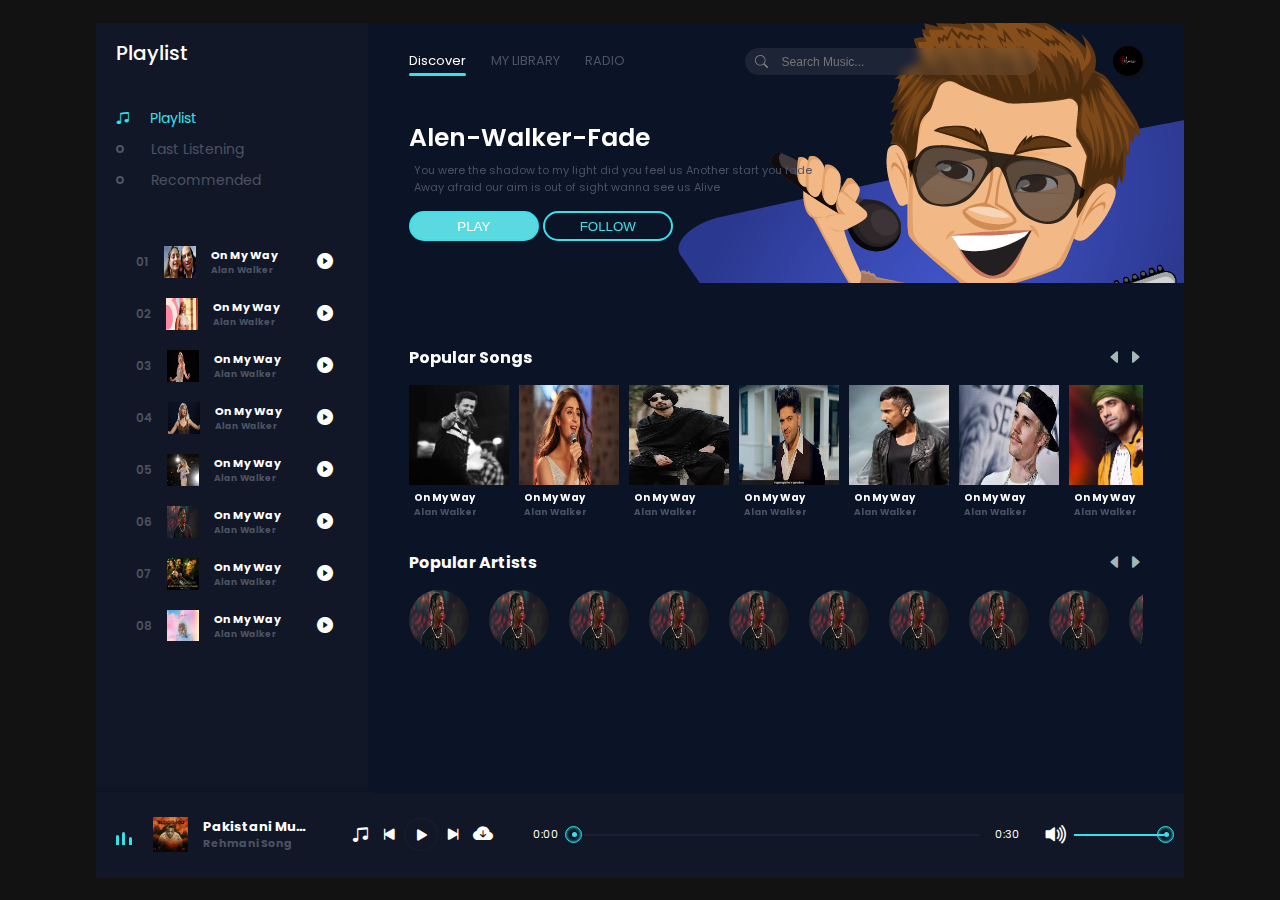
==== commit 5cf7dd30: "Volume Button Functionality Add" ====
--- a/index.html
+++ b/index.html
@@ -488,7 +488,7 @@
         </div>
         <span id="currentEnd">0:30</span>
         <div class="vol">
-          <i class="bi bi-volume-down-fill" id="val_icon"></i>
+          <i class="bi bi-volume-up-fill" id="vol_icon"></i>
           <input type="range" min="0" max="100" id="vol" />
           <div class="vol_bar"></div>
           <div class="dot" id="vol_dot"></div>
--- a/style.css
+++ b/style.css
@@ -333,7 +333,7 @@
 header .master_play .bar .bar2 {
     position: absolute;
     background: #36e2ec;
-    width: 50%;
+    width: 0%;
     height: 100%;
     top: 0;
     transition: 1s linear;
@@ -402,7 +402,7 @@
 header .master_play .vol .vol_bar {
     position: absolute;
     background: #36e2ec;
-    width: 50%;
+    width: 100%;
     height: 100%;
     top: 0;
     transition: 1s linear;
@@ -414,7 +414,7 @@
     height: 5px;
     background: #36e2ec;
     border-radius: 50%;
-    left: 0%;
+    left: 100%;
     top: -1.5px;
     transition: 1s linear;
 }
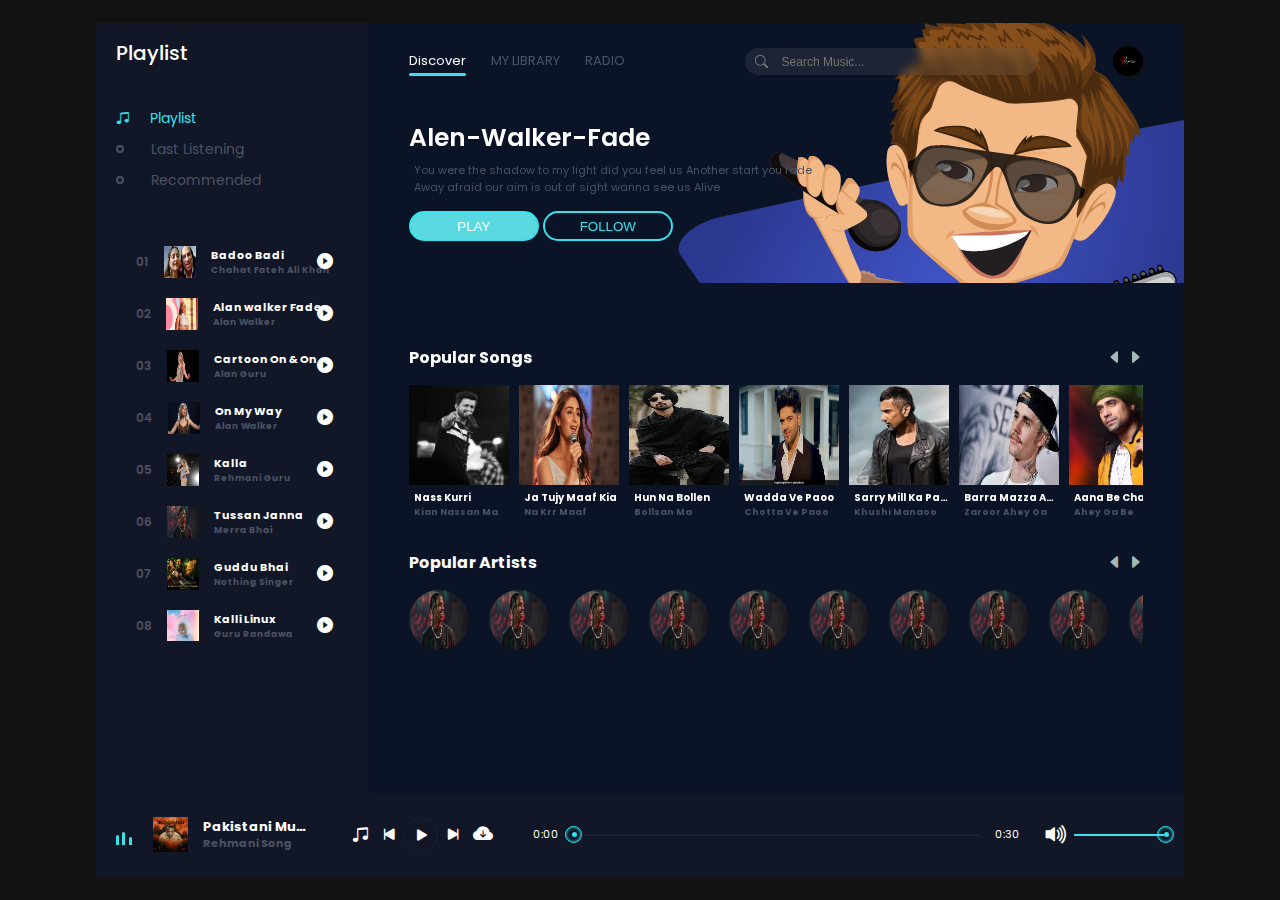
==== commit b1fdf52d: "Add Albums" ====
--- a/index.html
+++ b/index.html
@@ -388,7 +388,7 @@
           </div>
           <div class="item Artists_bx">
             <li>
-              <img src="img/6.jpg" alt="" />
+              <a href="arjit.html"><img src="img/6.jpg" alt="" /></a>
             </li>
 
             <li>
@@ -475,10 +475,10 @@
         </h5>
         <div class="icon">
           <i class="bi shuffle bi-music-note-beamed">next</i>
-          <i class="bi bi-skip-start-fill"></i>
+          <i class="bi bi-skip-start-fill" id="back"></i>
           <i class="bi bi-play-fill" id="masterPlay"></i>
-          <i class="bi bi-skip-end-fill"></i>
-          <i class="bi bi-cloud-arrow-down-fill" id="download_music"></i>
+          <i class="bi bi-skip-end-fill" id="next"></i>
+          <a href="" download id="download_music"><i class="bi bi-cloud-arrow-down-fill"></i></a>
         </div>
         <span id="currentStart">0:00</span>
         <div class="bar">
--- a/style.css
+++ b/style.css
@@ -299,6 +299,8 @@
 }
 
 header .master_play .icon #download_music {
+    text-decoration: none;
+    color: #fff;
     font-size: 20px;
     margin-left: 10px;
 }
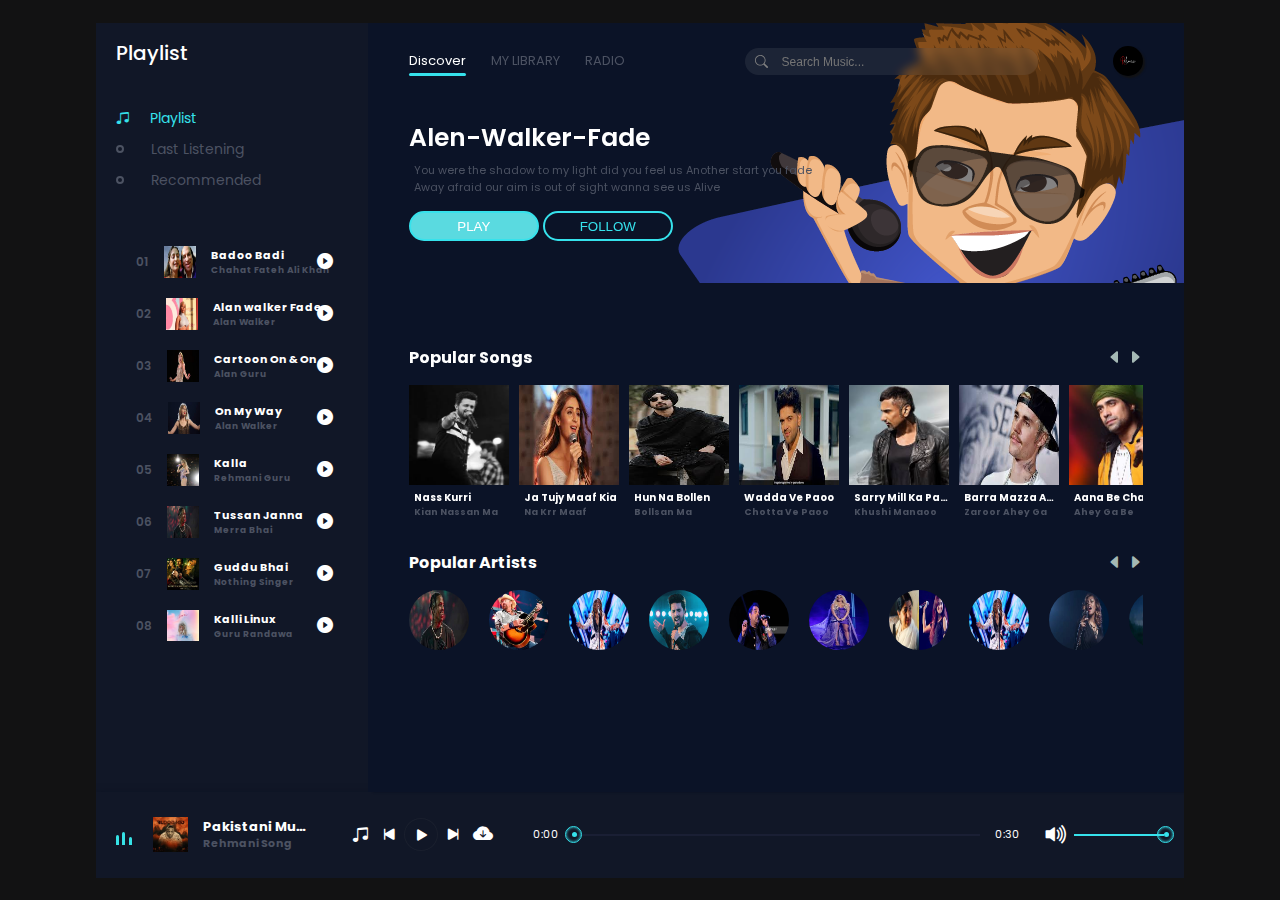
==== commit 0c215aa8: "Login Functionality Perform" ====
--- a/index.html
+++ b/index.html
@@ -3,12 +3,13 @@
   <head>
     <meta charset="UTF-8" />
     <meta name="viewport" content="width=device-width, initial-scale=1.0" />
+    <link rel="icon" href="spotify.png" type="image/x-icon">
     <link rel="stylesheet" href="style.css" />
     <link
       rel="stylesheet"
       href="https://cdn.jsdelivr.net/npm/bootstrap-icons@1.10.5/font/bootstrap-icons.css"
     />
-    <title>SPOTIFY CLONE</title>
+    <title>Spotify - Web Player: Music for everyone</title>
   </head>
   <body>
     <header>
@@ -239,6 +240,15 @@
           <div class="search">
             <i class="bi bi-search"></i>
             <input type="text" placeholder="Search Music..." />
+            <div class="search_results">
+              <!-- <a href="" class="card">
+                <img src="img/kalli.jpg" alt="" />
+                <div class="content">
+                  On My Way
+                  <div class="subtitle">Alan Walker</div>
+                </div>
+              </a> -->
+            </div>
           </div>
           <div class="user">
             <img src="img/29.jpg" alt="" />
@@ -392,71 +402,71 @@
             </li>
 
             <li>
-              <img src="img/6.jpg" alt="" />
-            </li>
-
-            <li>
-              <img src="img/6.jpg" alt="" />
-            </li>
-
-            <li>
-              <img src="img/6.jpg" alt="" />
-            </li>
-
-            <li>
-              <img src="img/6.jpg" alt="" />
-            </li>
-
-            <li>
-              <img src="img/6.jpg" alt="" />
-            </li>
-
-            <li>
-              <img src="img/6.jpg" alt="" />
-            </li>
-
-            <li>
-              <img src="img/6.jpg" alt="" />
-            </li>
-
-            <li>
-              <img src="img/6.jpg" alt="" />
-            </li>
-
-            <li>
-              <img src="img/6.jpg" alt="" />
-            </li>
-
-            <li>
-              <img src="img/6.jpg" alt="" />
-            </li>
-
-            <li>
-              <img src="img/6.jpg" alt="" />
-            </li>
-
-            <li>
-              <img src="img/6.jpg" alt="" />
-            </li>
-
-            <li>
-              <img src="img/6.jpg" alt="" />
-            </li>
-
-            <li>
-              <img src="img/6.jpg" alt="" />
-            </li>
-
-            <li>
-              <img src="img/6.jpg" alt="" />
-            </li>
-
-            <li>
-              <img src="img/6.jpg" alt="" />
-            </li>
-
-            <li>
-              <img src="img/6.jpg" alt="" />
+              <img src="img/cartoon.jpg" alt="" />
+            </li>
+
+            <li>
+              <img src="img/kalla.jpg" alt="" />
+            </li>
+
+            <li>
+              <img src="img/kalli.jpg" alt="" />
+            </li>
+
+            <li>
+              <img src="img/oyee.jpg" alt="" />
+            </li>
+
+            <li>
+              <img src="img/naina.jpg" alt="" />
+            </li>
+
+            <li>
+              <img src="img/micle.jpg" alt="" />
+            </li>
+
+            <li>
+              <img src="img/kalla.jpg" alt="" />
+            </li>
+
+            <li>
+              <img src="img/jackson.jpg" alt="" />
+            </li>
+
+            <li>
+              <img src="img/jaa.jpg" alt="" />
+            </li>
+
+            <li>
+              <img src="img/imran.jpg" alt="" />
+            </li>
+
+            <li>
+              <img src="img/gilgit.jpg" alt="" />
+            </li>
+
+            <li>
+              <img src="img/dinalli.jpg" alt="" />
+            </li>
+
+            <li>
+              <img src="img/challi.jpg" alt="" />
+            </li>
+
+            <li>
+              <img src="img/chall.jpg" alt="" />
+            </li>
+
+            <li>
+              <img src="img/arjit_sing.jpg" alt="" />
+            </li>
+
+            <li>
+              <img src="img/micle.jpg" alt="" />
+            </li>
+
+            <li>
+              <img src="img/naina.jpg" alt="" />
             </li>
           </div>
         </div>
@@ -478,7 +488,9 @@
           <i class="bi bi-skip-start-fill" id="back"></i>
           <i class="bi bi-play-fill" id="masterPlay"></i>
           <i class="bi bi-skip-end-fill" id="next"></i>
-          <a href="" download id="download_music"><i class="bi bi-cloud-arrow-down-fill"></i></a>
+          <a href="" download id="download_music"
+            ><i class="bi bi-cloud-arrow-down-fill"></i
+          ></a>
         </div>
         <span id="currentStart">0:00</span>
         <div class="bar">
--- a/style.css
+++ b/style.css
@@ -510,6 +510,55 @@
     backdrop-filter: blur(5px);
     z-index: -1;
 }
+
+header .song_side nav .search .search_results {
+    position: absolute;
+    width: 100%;
+    height: 200px;
+    margin-top: 10px;
+    border-radius: 10px;
+    /* border: 1px solid #fff; */
+    overflow: auto;
+}
+
+header .song_side nav .search .search_results::-webkit-scrollbar {
+    display: none;
+}
+
+header .song_side nav .search .search_results .card {
+    width: 100%;
+    min-height: 45px;
+    /* border: 1px solid #fff; */
+    display: flex;
+    align-items: center;
+    background: rgb(184, 184, 184, .1);
+    margin-bottom: 5px;
+    text-decoration: none;
+    display: none;
+}
+
+header .song_side nav .search .search_results .card img {
+    width: 35px;
+    height: 35px;
+    border-radius: 5px;
+}
+
+header .song_side nav .search .search_results .card .content {
+    width: 80%;
+    height: 100%;
+    /* border: 1px solid #fff; */
+    padding: 0;
+    font-size: 13px;
+    font-weight: 600;
+    color: #fff;
+}
+
+header .song_side nav .search .search_results .card .content .subtitle {
+    font-size: 11px;
+    color: #a4a8b4;
+    font-weight: 500;
+}
+
 
 header .song_side nav .search .bi {
     font-size: 13px;
@@ -744,4 +793,85 @@
     width: 100%;
     height: 100%;
     border-radius: 50%;
+}
+
+/* Login Style */
+
+header .left_bx1,
+.right_bx1 {
+    position: relative;
+    width: 65%;
+    height: 100%;
+    /* border: 1px solid #fff; */
+    background: #0b1320;
+    display: flex;
+    align-items: center;
+    justify-content: center;
+}
+
+header .left_bx1 {
+    width: 35%;
+    background: #fff;
+    box-shadow: 5px 0px 2px #090f1f;
+}
+
+header .left_bx1 .content {
+    width: 75%;
+    height: auto;
+    border: 1px solid #000;
+    padding: 25px 20px;
+    background: #fff;
+}
+
+header .left_bx1 .content .card {
+    width: 100%;
+    display: flex;
+    align-items: flex-start;
+    flex-direction: column;
+    justify-content: center;
+    margin-top: 20px;
+}
+
+header .left_bx1 .content .card label {
+    font-size: 14px;
+}
+
+header .left_bx1 .content .card input {
+    width: 100%;
+    padding: 6px 10px;
+    border: 1px solid rgb(154, 154, 154);
+    background: rgb(238, 238, 238);
+    margin-top: 5px;
+}
+
+header .left_bx1 .content .submit {
+    margin-top: 30px;
+    padding: 8px 20px;
+    color: #fff;
+    background: #111727;
+    width: 100%;
+    cursor: pointer;
+}
+
+header .left_bx1 .content .check {
+    display: flex;
+    align-items: center;
+    margin-top: 10px;
+}
+
+header .left_bx1 .content .check span {
+    margin-left: 5px;
+    font-size: 13px;
+}
+
+header .left_bx1 .content p {
+    margin-top: 90px;
+    text-align: center;
+    font-size: 13px;
+}
+
+header .left_bx1 .content p a {
+    text-decoration: none;
+    color: #5adae0;
+    font-weight: bold;
 }